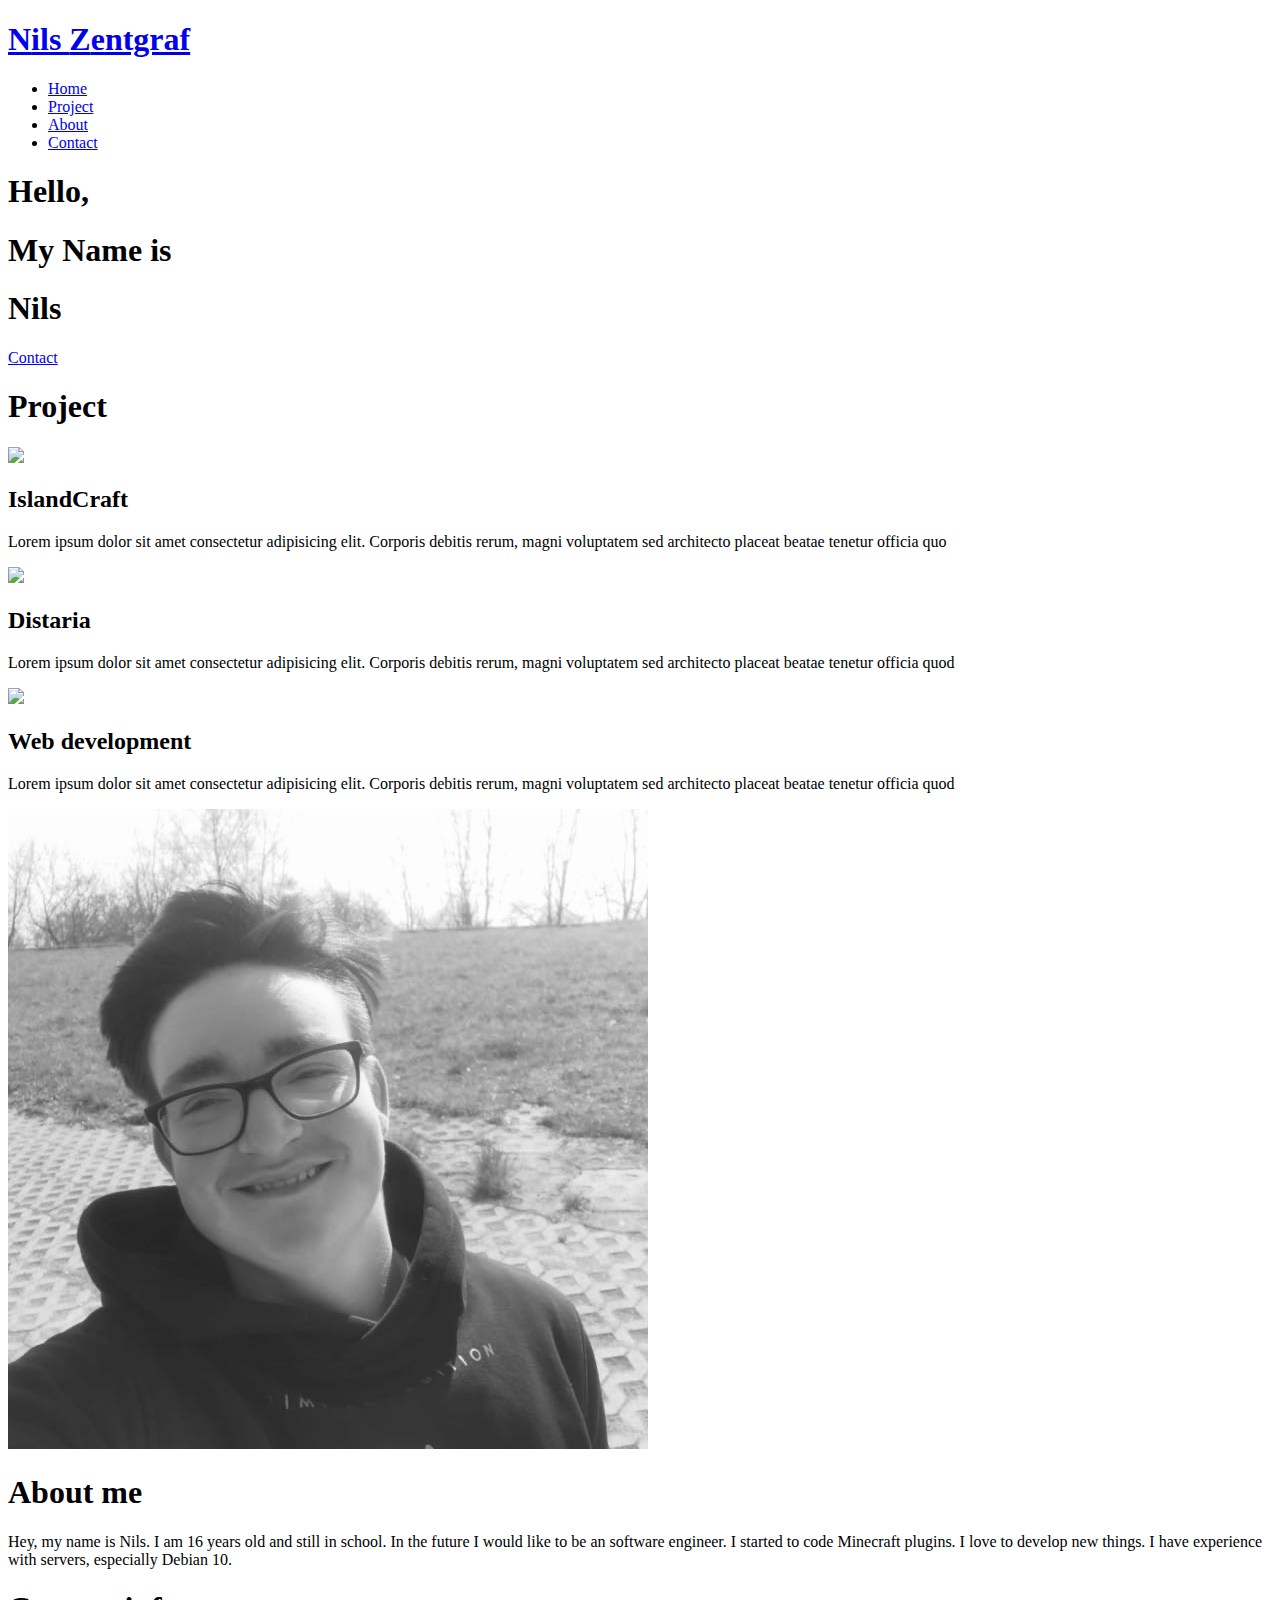
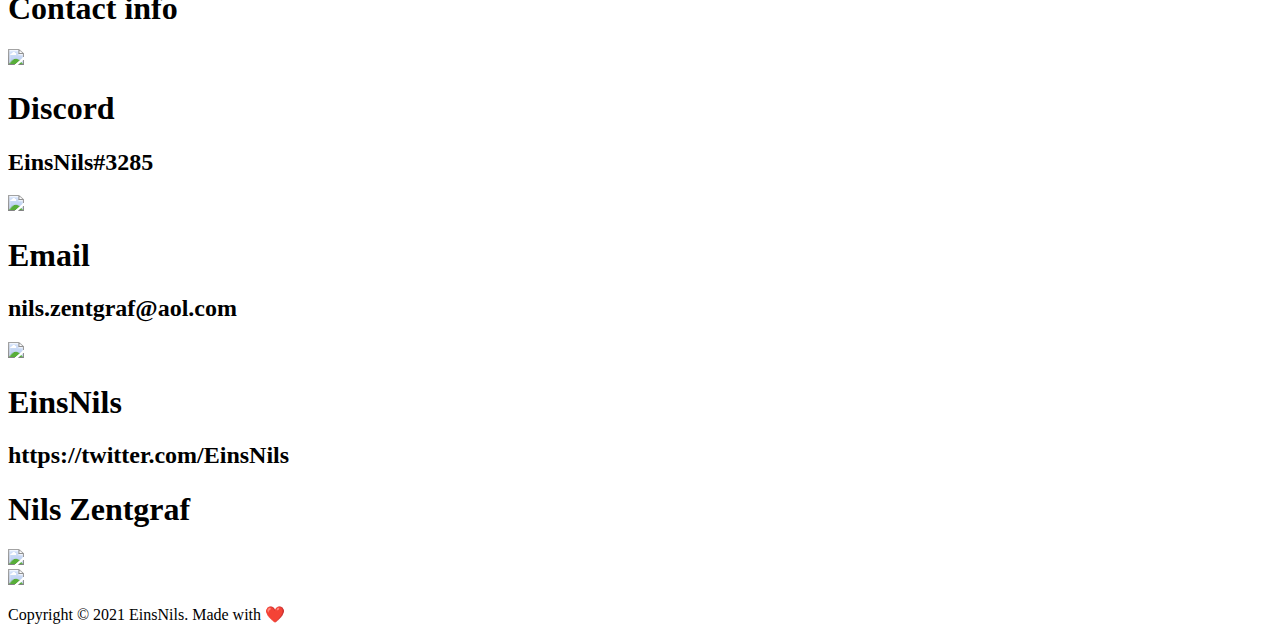
==== index.html @ 8d8aeabc "Add files via upload" ====
<!DOCTYPE html>
<html lang="en">

<head>
  <meta charset="UTF-8">
  <meta name="viewport" content="width=device-width, initial-scale=1.0">
  <link rel="stylesheet" href="style.css">
  <title>My Website</title>
</head>

<body>
  <!-- Header -->
  <section id="header">
    <div class="header container">
      <div class="nav-bar">
        <div class="brand">
          <a href="#hero">
            <h1><span>N</span>ils <span>Z</span>entgraf</h1>
          </a>
        </div>
        <div class="nav-list">
          <div class="hamburger">
            <div class="bar"></div>
          </div>
          <ul>
            <li><a href="#hero" data-after="Home">Home</a></li>
            <li><a href="#services" data-after="Service">Project</a></li>
            <li><a href="#about" data-after="About">About</a></li>
            <li><a href="#contact" data-after="Contact">Contact</a></li>
          </ul>
        </div>
      </div>
    </div>
  </section>
  <!-- End Header -->


  <!-- Hero Section  -->
  <section id="hero">
    <div class="hero container">
      <div>
        <h1>Hello, <span></span></h1>
        <h1>My Name is <span></span></h1>
        <h1>Nils<span></span></h1>
        <a href="#contact" type="button" class="cta">Contact</a>
      </div>
    </div>
  </section>
  <!-- End Hero Section  -->

  <!-- Service Section -->
  <section id="services">
    <div class="services container">
      <div class="service-top">
        <h1 class="section-title">Pro<span>j</span>ect</h1>
      </div>
      <div class="service-bottom">
        <div class="service-item">
          <div class="icon"><img src="https://img.icons8.com/bubbles/100/000000/services.png" /></div>
          <h2>IslandCraft</h2>
          <p>Lorem ipsum dolor sit amet consectetur adipisicing elit. Corporis debitis rerum, magni voluptatem sed architecto placeat beatae tenetur officia quo </p>
        </div>
        <div class="service-item">
          <div class="icon"><img src="https://img.icons8.com/bubbles/100/000000/services.png" /></div>
          <h2>Distaria</h2>
          <p>Lorem ipsum dolor sit amet consectetur adipisicing elit. Corporis debitis rerum, magni voluptatem sed
            architecto placeat beatae tenetur officia quod</p>
        </div>
        <div class="service-item">
          <div class="icon"><img src="https://img.icons8.com/bubbles/100/000000/services.png" /></div>
          <h2>Web development</h2>
          <p>Lorem ipsum dolor sit amet consectetur adipisicing elit. Corporis debitis rerum, magni voluptatem sed
            architecto placeat beatae tenetur officia quod</p>
        </div>
      </div>
    </div>
  </section>
  <!-- End Service Section -->

  <!-- About Section -->
  <section id="about">
    <div class="about container">
      <div class="col-left">
        <div class="about-img">
          <img src="./img/img-2.png" alt="img">
        </div>
      </div>
      <div class="col-right">
        <h1 class="section-title">About <span>me</span></h1>
        <h2></h2>
        <p>Hey, my name is Nils. I am 16 years old and still in school. In the future I would like to be an software engineer.
           I started to code Minecraft plugins. I love to develop new things. I have experience with servers, especially Debian 10.
        </p>
      </div>
    </div>
  </section>
  <!-- End About Section -->

  <!-- Contact Section -->
  <section id="contact">
    <div class="contact container">
      <div>
        <h1 class="section-title">Contact <span>info</span></h1>
      </div>
      <div class="contact-items">
        <div class="contact-item">
          <div class="icon"><img src="https://img.icons8.com/bubbles/100/000000/phone.png" /></div>
          <div class="contact-info">
            <h1>Discord</h1>
            <h2>EinsNils#3285</h2>
          </div>
        </div>
        <div class="contact-item">
          <div class="icon"><img src="https://img.icons8.com/bubbles/100/000000/new-post.png" /></div>
          <div class="contact-info">
            <h1>Email</h1>
            <h2>nils.zentgraf@aol.com</h2>
          </div>
        </div>
        <div class="contact-item">
          <div class="icon"><img src="https://img.icons8.com/bubbles/100/000000/twitter.png" /></div>
          <div class="contact-info">
            <h1>EinsNils</h1>
            <h2>https://twitter.com/EinsNils</h2>
          </div>
        </div>
      </div>
    </div>
  </section>
  <!-- End Contact Section -->

  <!-- Footer -->
  <section id="footer">
    <div class="footer container">
      <div class="brand">
        <h1><span>N</span>ils <span>Z</span>entgraf</h1>
      </div>
      <div class="social-icon">
        <div class="social-item">
          <a href="https://twitter.com/EinsNils"><img src="https://img.icons8.com/bubbles/100/000000/twitter.png" /></a>
        </div>
        <div class="social-item">
          <a href="https://www.instagram.com/nils_zentgraf/"><img src="https://img.icons8.com/bubbles/100/000000/instagram-new.png" /></a>
          <link>
        </div>
      </div>
      <p>Copyright © 2021 EinsNils. Made with ❤️</p>
    </div>
  </section>
  <!-- End Footer -->
  <script src="./app.js"></script>
</body>

</html>
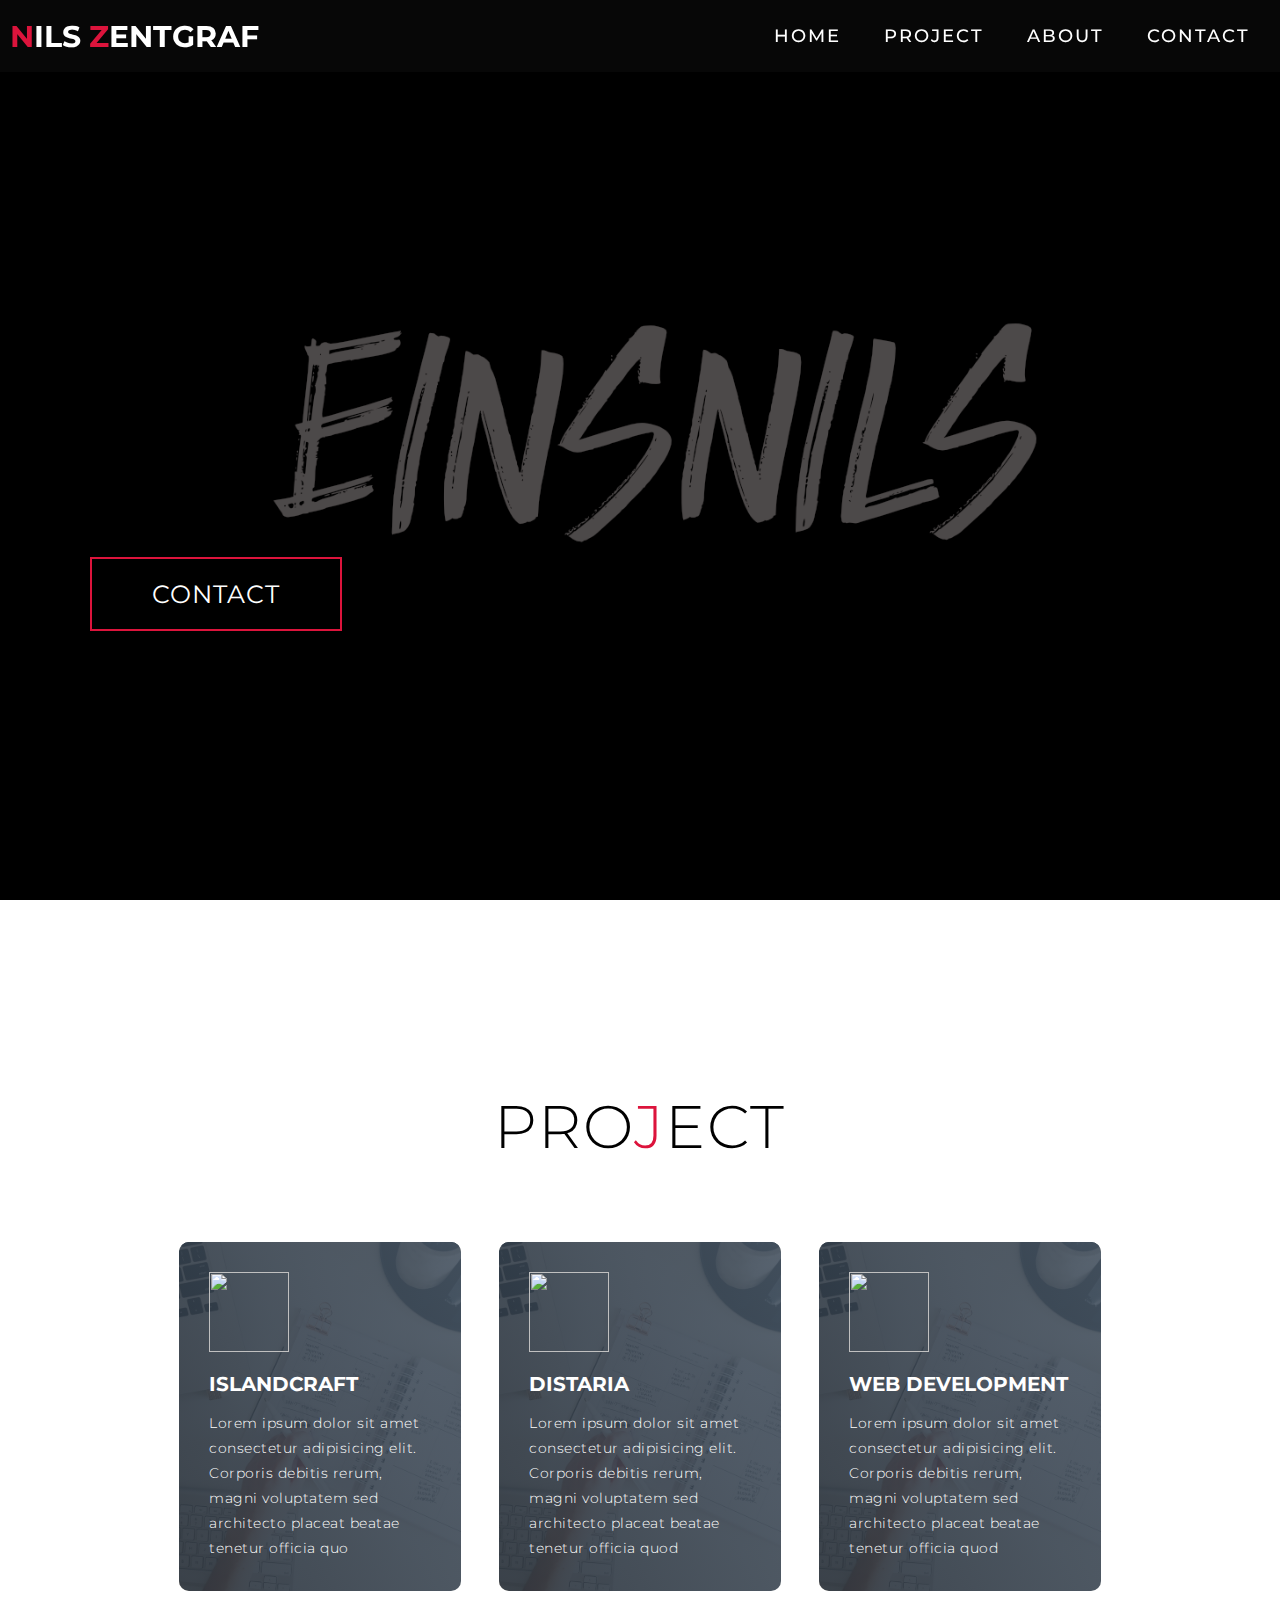
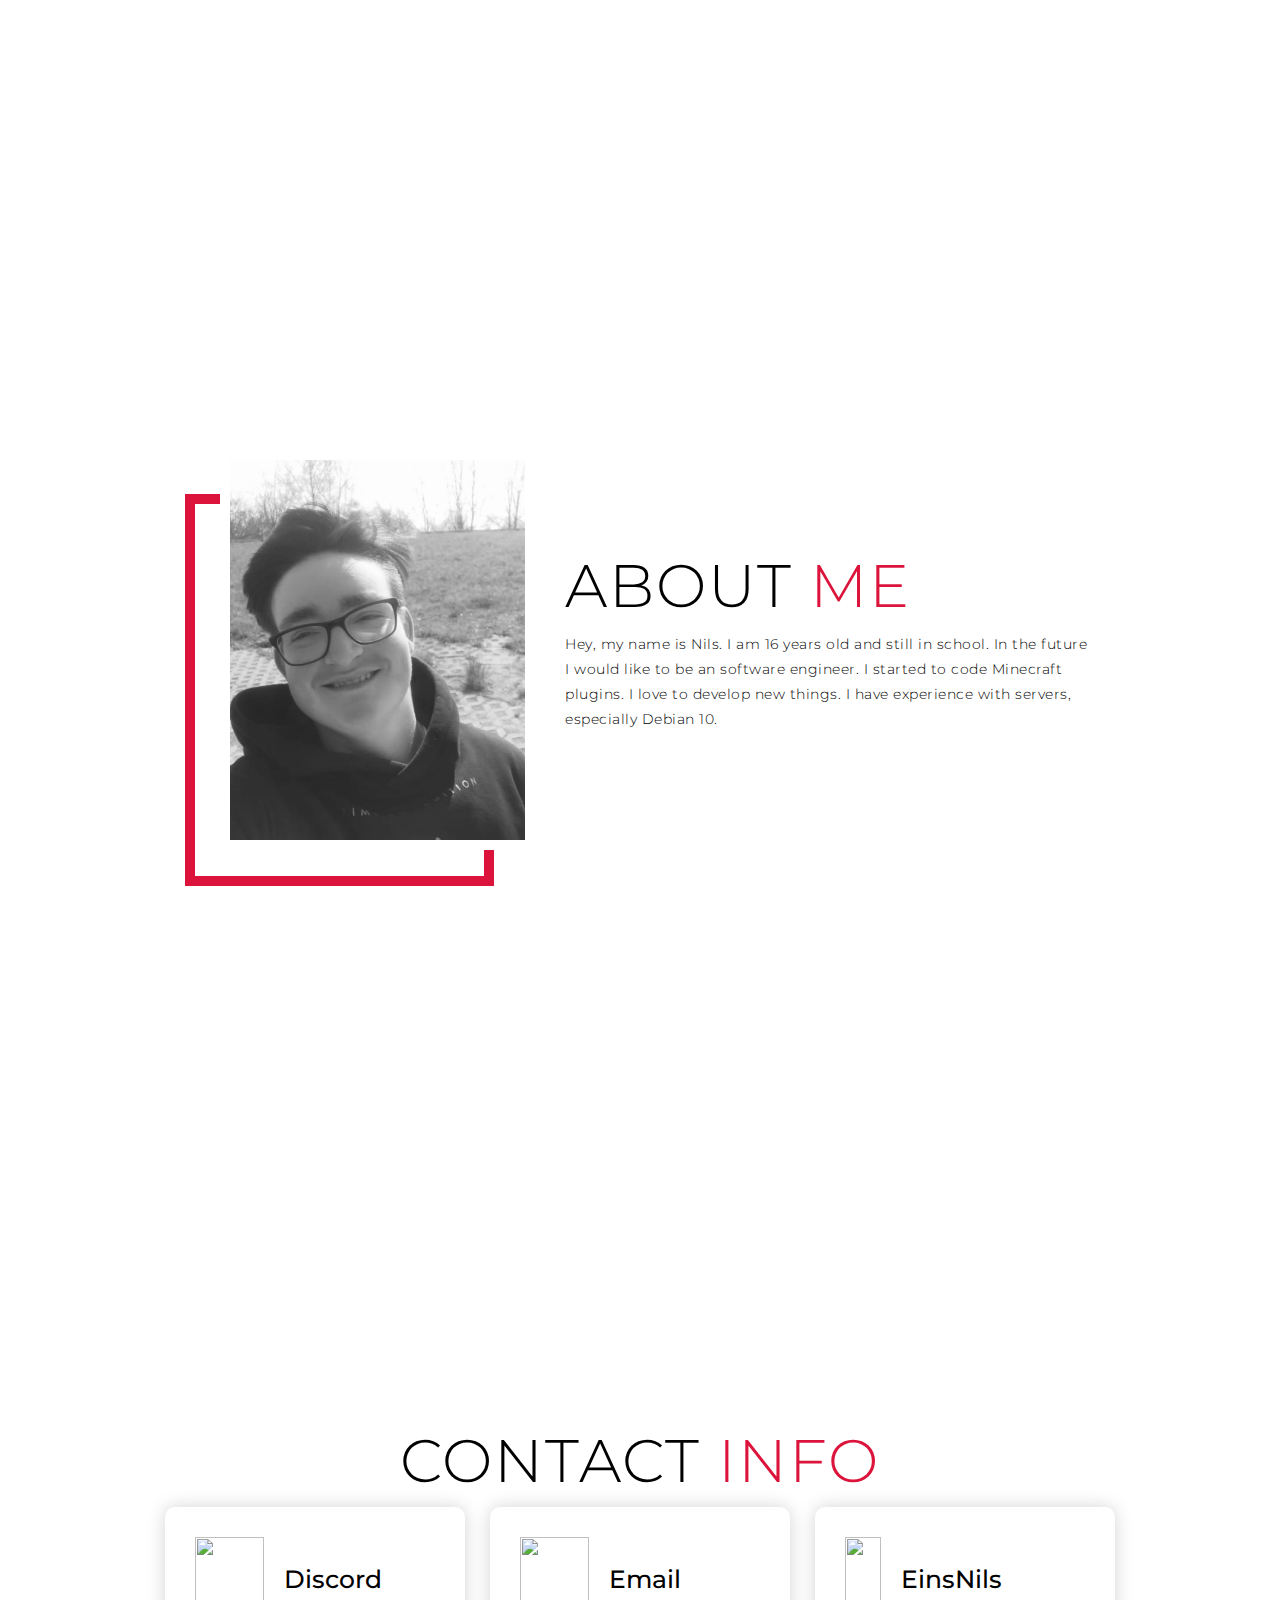
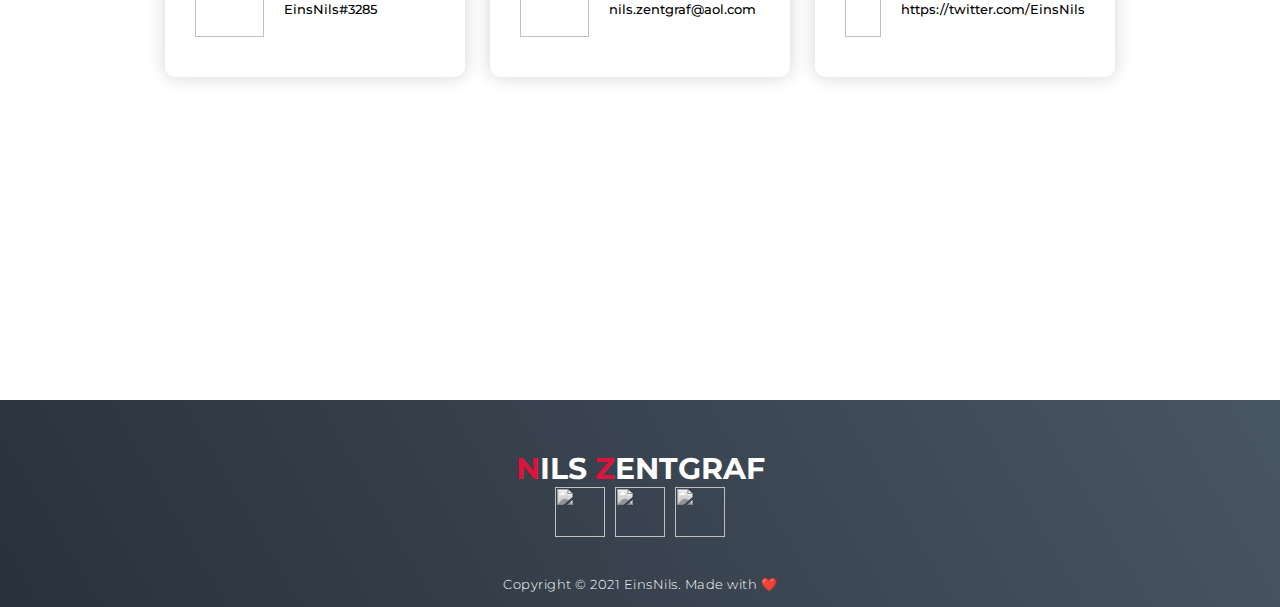
==== commit 0e6805c8: "Add files via upload" ====
--- a/index.html
+++ b/index.html
@@ -143,6 +143,10 @@
           <a href="https://www.instagram.com/nils_zentgraf/"><img src="https://img.icons8.com/bubbles/100/000000/instagram-new.png" /></a>
           <link>
         </div>
+        <div class="social-item">
+          <a href="impressum.html"><img src="https://img.icons8.com/bubbles/100/000000/services.png" /></a>
+          <link>
+        </div>
       </div>
       <p>Copyright © 2021 EinsNils. Made with ❤️</p>
     </div>
--- a/style.css
+++ b/style.css
@@ -0,0 +1,716 @@
+@import 'https://fonts.googleapis.com/css?family=Montserrat:300, 400, 700&display=swap';
+* {
+	padding: 0;
+	margin: 0;
+	box-sizing: border-box;
+}
+html {
+	font-size: 10px;
+	font-family: 'Montserrat', sans-serif;
+	scroll-behavior: smooth;
+}
+a {
+	text-decoration: none;
+}
+.container {
+	min-height: 100vh;
+	width: 100%;
+	display: flex;
+	align-items: center;
+	justify-content: center;
+}
+img {
+	height: 100%;
+	width: 100%;
+	object-fit: cover;
+}
+p {
+	color: black;
+	font-size: 1.4rem;
+	margin-top: 5px;
+	line-height: 2.5rem;
+	font-weight: 300;
+	letter-spacing: 0.05rem;
+}
+.section-title {
+	font-size: 4rem;
+	font-weight: 300;
+	color: black;
+	margin-bottom: 10px;
+	text-transform: uppercase;
+	letter-spacing: 0.2rem;
+	text-align: center;
+}
+.section-title span {
+	color: crimson;
+}
+
+.cta {
+	display: inline-block;
+	padding: 10px 30px;
+	color: white;
+	background-color: transparent;
+	border: 2px solid crimson;
+	font-size: 2rem;
+	text-transform: uppercase;
+	letter-spacing: 0.1rem;
+	margin-top: 30px;
+	transition: 0.3s ease;
+	transition-property: background-color, color;
+}
+.cta:hover {
+	color: white;
+	background-color: crimson;
+}
+.brand h1 {
+	font-size: 3rem;
+	text-transform: uppercase;
+	color: white;
+}
+.brand h1 span {
+	color: crimson;
+}
+
+.black h1 {
+	font-size: 3rem;
+	text-transform: uppercase;
+	color: black;
+}
+
+/* Header section */
+#header {
+	position: fixed;
+	z-index: 1000;
+	left: 0;
+	top: 0;
+	width: 100vw;
+	height: auto;
+}
+#header .header {
+	min-height: 8vh;
+	background-color: rgba(31, 30, 30, 0.24);
+	transition: 0.3s ease background-color;
+}
+#header .nav-bar {
+	display: flex;
+	align-items: center;
+	justify-content: space-between;
+	width: 100%;
+	height: 100%;
+	max-width: 1300px;
+	padding: 0 10px;
+}
+#header .nav-list ul {
+	list-style: none;
+	position: absolute;
+	background-color: rgb(31, 30, 30);
+	width: 100vw;
+	height: 100vh;
+	left: 100%;
+	top: 0;
+	display: flex;
+	flex-direction: column;
+	justify-content: center;
+	align-items: center;
+	z-index: 1;
+	overflow-x: hidden;
+	transition: 0.5s ease left;
+}
+#header .nav-list ul.active {
+	left: 0%;
+}
+#header .nav-list ul a {
+	font-size: 2.5rem;
+	font-weight: 500;
+	letter-spacing: 0.2rem;
+	text-decoration: none;
+	color: white;
+	text-transform: uppercase;
+	padding: 20px;
+	display: block;
+}
+#header .nav-list ul a::after {
+	content: attr(data-after);
+	position: absolute;
+	top: 50%;
+	left: 50%;
+	transform: translate(-50%, -50%) scale(0);
+	color: rgba(240, 248, 255, 0.021);
+	font-size: 13rem;
+	letter-spacing: 50px;
+	z-index: -1;
+	transition: 0.3s ease letter-spacing;
+}
+#header .nav-list ul li:hover a::after {
+	transform: translate(-50%, -50%) scale(1);
+	letter-spacing: initial;
+}
+#header .nav-list ul li:hover a {
+	color: crimson;
+}
+#header .hamburger {
+	height: 60px;
+	width: 60px;
+	display: inline-block;
+	border: 3px solid white;
+	border-radius: 50%;
+	position: relative;
+	display: flex;
+	align-items: center;
+	justify-content: center;
+	z-index: 100;
+	cursor: pointer;
+	transform: scale(0.8);
+	margin-right: 20px;
+}
+#header .hamburger:after {
+	position: absolute;
+	content: '';
+	height: 100%;
+	width: 100%;
+	border-radius: 50%;
+	border: 3px solid white;
+	animation: hamburger_puls 1s ease infinite;
+}
+#header .hamburger .bar {
+	height: 2px;
+	width: 30px;
+	position: relative;
+	background-color: black;
+	z-index: -1;
+}
+#header .hamburger .bar::after,
+#header .hamburger .bar::before {
+	content: '';
+	position: absolute;
+	height: 100%;
+	width: 100%;
+	left: 0;
+	background-color: black;
+	transition: 0.3s ease;
+	transition-property: top, bottom;
+}
+#header .hamburger .bar::after {
+	top: 8px;
+}
+#header .hamburger .bar::before {
+	bottom: 8px;
+}
+#header .hamburger.active .bar::before {
+	bottom: 0;
+}
+#header .hamburger.active .bar::after {
+	top: 0;
+}
+/* End Header section */
+
+/* Hero Section */
+#hero {
+	background-image: url(./img/hero-bg.png);
+	background-size: cover;
+	background-position: top center;
+	position: relative;
+	z-index: 1;
+}
+#hero::after {
+	content: '';
+	position: absolute;
+	left: 0;
+	top: 0;
+	height: 100%;
+	width: 100%;
+	background-color: black;
+	opacity: 0.7;
+	z-index: -1;
+}
+#hero .hero {
+	max-width: 1200px;
+	margin: 0 auto;
+	padding: 0 50px;
+	justify-content: flex-start;
+}
+#hero h1 {
+	display: block;
+	width: fit-content;
+	font-size: 4rem;
+	position: relative;
+	color: transparent;
+	animation: text_reveal 0.5s ease forwards;
+	animation-delay: 1s;
+}
+#hero h1:nth-child(1) {
+	animation-delay: 1s;
+}
+#hero h1:nth-child(2) {
+	animation-delay: 2s;
+}
+#hero h1:nth-child(3) {
+	animation: text_reveal_name 0.5s ease forwards;
+	animation-delay: 3s;
+}
+#hero h1 span {
+	position: absolute;
+	top: 0;
+	left: 0;
+	height: 100%;
+	width: 0;
+	background-color: crimson;
+	animation: text_reveal_box 1s ease;
+	animation-delay: 0.5s;
+}
+#hero h1:nth-child(1) span {
+	animation-delay: 0.5s;
+}
+#hero h1:nth-child(2) span {
+	animation-delay: 1.5s;
+}
+#hero h1:nth-child(3) span {
+	animation-delay: 2.5s;
+}
+
+/* End Hero Section */
+
+/* Services Section */
+#services .services {
+	flex-direction: column;
+	text-align: center;
+	max-width: 1500px;
+	margin: 0 auto;
+	padding: 100px 0;
+}
+#services .service-top {
+	max-width: 500px;
+	margin: 0 auto;
+}
+#services .service-bottom {
+	display: flex;
+	align-items: center;
+	justify-content: center;
+	flex-wrap: wrap;
+	margin-top: 50px;
+}
+#services .service-item {
+	flex-basis: 80%;
+	display: flex;
+	align-items: flex-start;
+	justify-content: center;
+	flex-direction: column;
+	padding: 30px;
+	border-radius: 10px;
+	background-image: url(./img/img-1.png);
+	background-size: cover;
+	margin: 10px 5%;
+	position: relative;
+	z-index: 1;
+	overflow: hidden;
+}
+#services .service-item::after {
+	content: '';
+	position: absolute;
+	left: 0;
+	top: 0;
+	height: 100%;
+	width: 100%;
+	background-image: linear-gradient(60deg, #29323c 0%, #485563 100%);
+	opacity: 0.9;
+	z-index: -1;
+}
+#services .service-bottom .icon {
+	height: 80px;
+	width: 80px;
+	margin-bottom: 20px;
+}
+#services .service-item h2 {
+	font-size: 2rem;
+	color: white;
+	margin-bottom: 10px;
+	text-transform: uppercase;
+}
+
+#services .service-item h3 {
+	font-size: 1.5rem;
+	color: white;
+	margin-bottom: 10px;
+	text-transform: uppercase;
+}
+#services .service-item p {
+	color: white;
+	text-align: left;
+}
+/* End Services Section */
+
+/* Projects section */
+#projects .projects {
+	flex-direction: column;
+	max-width: 1200px;
+	margin: 0 auto;
+	padding: 100px 0;
+}
+#projects .projects-header h1 {
+	margin-bottom: 50px;
+}
+#projects .all-projects {
+	display: flex;
+	align-items: center;
+	justify-content: center;
+	flex-direction: column;
+}
+#projects .project-item {
+	display: flex;
+	align-items: center;
+	justify-content: center;
+	flex-direction: column;
+	width: 80%;
+	margin: 20px auto;
+	overflow: hidden;
+	border-radius: 10px;
+}
+#projects .project-info {
+	padding: 30px;
+	flex-basis: 50%;
+	height: 100%;
+	display: flex;
+	align-items: flex-start;
+	justify-content: center;
+	flex-direction: column;
+	background-image: linear-gradient(60deg, #29323c 0%, #485563 100%);
+	color: white;
+}
+#projects .project-info h1 {
+	font-size: 4rem;
+	font-weight: 500;
+}
+#projects .project-info h2 {
+	font-size: 1.8rem;
+	font-weight: 500;
+	margin-top: 10px;
+}
+#projects .project-info p {
+	color: white;
+}
+#projects .project-img {
+	flex-basis: 50%;
+	height: 300px;
+	overflow: hidden;
+	position: relative;
+}
+#projects .project-img:after {
+	content: '';
+	position: absolute;
+	left: 0;
+	top: 0;
+	height: 100%;
+	width: 100%;
+	background-image: linear-gradient(60deg, #29323c 0%, #485563 100%);
+	opacity: 0.7;
+}
+#projects .project-img img {
+	transition: 0.3s ease transform;
+}
+#projects .project-item:hover .project-img img {
+	transform: scale(1.1);
+}
+/* End Projects section */
+
+/* About Section */
+#about .about {
+	flex-direction: column-reverse;
+	text-align: center;
+	max-width: 1000px;
+	margin: 0 auto;
+	padding: 100px 20px;
+}
+#about .col-left {
+	width: 200px;
+	height: 300px;
+}
+#about .col-right {
+	width: 100%;
+}
+#about .col-right h2 {
+	font-size: 1.8rem;
+	font-weight: 500;
+	letter-spacing: 0.2rem;
+	margin-bottom: 10px;
+}
+#about .col-right p {
+	margin-bottom: 20px;
+}
+#about .col-right .cta {
+	color: black;
+	margin-bottom: 50px;
+	padding: 10px 20px;
+	font-size: 2rem;
+}
+#about .col-left .about-img {
+	height: 100%;
+	width: 100%;
+	position: relative;
+	border: 10px solid white;
+}
+#about .col-left .about-img::after {
+	content: '';
+	position: absolute;
+	left: -33px;
+	top: 19px;
+	height: 98%;
+	width: 98%;
+	border: 7px solid crimson;
+	z-index: -1;
+}
+/* End About Section */
+
+/* contact Section */
+#contact .contact {
+	flex-direction: column;
+	max-width: 1000px;
+	margin: 0 auto;
+	width: 80%;
+}
+#contact .contact-items {
+	/* max-width: 400px; */
+	width: 100%;
+}
+#contact .contact-item {
+	width: 80%;
+	padding: 20px;
+	text-align: center;
+	border-radius: 10px;
+	padding: 30px;
+	margin: 30px;
+	display: flex;
+	justify-content: center;
+	align-items: center;
+	flex-direction: column;
+	box-shadow: 0px 0px 18px 0 #0000002c;
+	transition: 0.3s ease box-shadow;
+}
+#contact .contact-item:hover {
+	box-shadow: 0px 0px 5px 0 #0000002c;
+}
+#contact .icon {
+	width: 70px;
+	margin: 0 auto;
+	margin-bottom: 10px;
+}
+#contact .contact-info h1 {
+	font-size: 2.5rem;
+	font-weight: 500;
+	margin-bottom: 5px;
+}
+#contact .contact-info h2 {
+	font-size: 1.3rem;
+	line-height: 2rem;
+	font-weight: 500;
+}
+/*End contact Section */
+
+/* Footer */
+#footer {
+	background-image: linear-gradient(60deg, #29323c 0%, #485563 100%);
+}
+#footer .footer {
+	min-height: 200px;
+	flex-direction: column;
+	padding-top: 50px;
+	padding-bottom: 10px;
+}
+#footer h2 {
+	color: white;
+	font-weight: 500;
+	font-size: 1.8rem;
+	letter-spacing: 0.1rem;
+	margin-top: 10px;
+	margin-bottom: 10px;
+}
+#footer .social-icon {
+	display: flex;
+	margin-bottom: 30px;
+}
+#footer .social-item {
+	height: 50px;
+	width: 50px;
+	margin: 0 5px;
+}
+#footer .social-item img {
+	filter: grayscale(1);
+	transition: 0.3s ease filter;
+}
+#footer .social-item:hover img {
+	filter: grayscale(0);
+}
+#footer p {
+	color: white;
+	font-size: 1.3rem;
+}
+/* End Footer */
+
+/* Keyframes */
+@keyframes hamburger_puls {
+	0% {
+		opacity: 1;
+		transform: scale(1);
+	}
+	100% {
+		opacity: 0;
+		transform: scale(1.4);
+	}
+}
+@keyframes text_reveal_box {
+	50% {
+		width: 100%;
+		left: 0;
+	}
+	100% {
+		width: 0;
+		left: 100%;
+	}
+}
+@keyframes text_reveal {
+	100% {
+		color: white;
+	}
+}
+@keyframes text_reveal_name {
+	100% {
+		color: crimson;
+		font-weight: 500;
+	}
+}
+/* End Keyframes */
+
+/* Media Query For Tablet */
+@media only screen and (min-width: 768px) {
+	.cta {
+		font-size: 2.5rem;
+		padding: 20px 60px;
+	}
+	h1.section-title {
+		font-size: 6rem;
+	}
+
+	/* Hero */
+	#hero h1 {
+		font-size: 7rem;
+	}
+	/* End Hero */
+
+	/* Services Section */
+	#services .service-bottom .service-item {
+		flex-basis: 45%;
+		margin: 2.5%;
+	}
+	/* End Services Section */
+
+	/* Project */
+	#projects .project-item {
+		flex-direction: row;
+	}
+	#projects .project-item:nth-child(even) {
+		flex-direction: row-reverse;
+	}
+	#projects .project-item {
+		height: 400px;
+		margin: 0;
+		width: 100%;
+		border-radius: 0;
+	}
+	#projects .all-projects .project-info {
+		height: 100%;
+	}
+	#projects .all-projects .project-img {
+		height: 100%;
+	}
+	/* End Project */
+
+	/* About */
+	#about .about {
+		flex-direction: row;
+	}
+	#about .col-left {
+		width: 600px;
+		height: 400px;
+		padding-left: 60px;
+	}
+	#about .about .col-left .about-img::after {
+		left: -45px;
+		top: 34px;
+		height: 98%;
+		width: 98%;
+		border: 10px solid crimson;
+	}
+	#about .col-right {
+		text-align: left;
+		padding: 30px;
+	}
+	#about .col-right h1 {
+		text-align: left;
+	}
+	/* End About */
+
+	/* contact  */
+	#contact .contact {
+		flex-direction: column;
+		padding: 100px 0;
+		align-items: center;
+		justify-content: center;
+		min-width: 20vh;
+	}
+	#contact .contact-items {
+		width: 100%;
+		display: flex;
+		flex-direction: row;
+		justify-content: space-evenly;
+		margin: 0;
+	}
+	#contact .contact-item {
+		width: 30%;
+		margin: 0;
+		flex-direction: row;
+	}
+	#contact .contact-item .icon {
+		height: 100px;
+		width: 100px;
+	}
+	#contact .contact-item .icon img {
+		object-fit: contain;
+	}
+	#contact .contact-item .contact-info {
+		width: 100%;
+		text-align: left;
+		padding-left: 20px;
+	}
+	/* End contact  */
+}
+/* End Media Query For Tablet */
+
+/* Media Query For Desktop */
+@media only screen and (min-width: 1200px) {
+	/* header */
+	#header .hamburger {
+		display: none;
+	}
+	#header .nav-list ul {
+		position: initial;
+		display: block;
+		height: auto;
+		width: fit-content;
+		background-color: transparent;
+	}
+	#header .nav-list ul li {
+		display: inline-block;
+	}
+	#header .nav-list ul li a {
+		font-size: 1.8rem;
+	}
+	#header .nav-list ul a:after {
+		display: none;
+	}
+	/* End header */
+
+	#services .service-bottom .service-item {
+		flex-basis: 22%;
+		margin: 1.5%;
+	}
+}
+/* End  Media Query For Desktop */
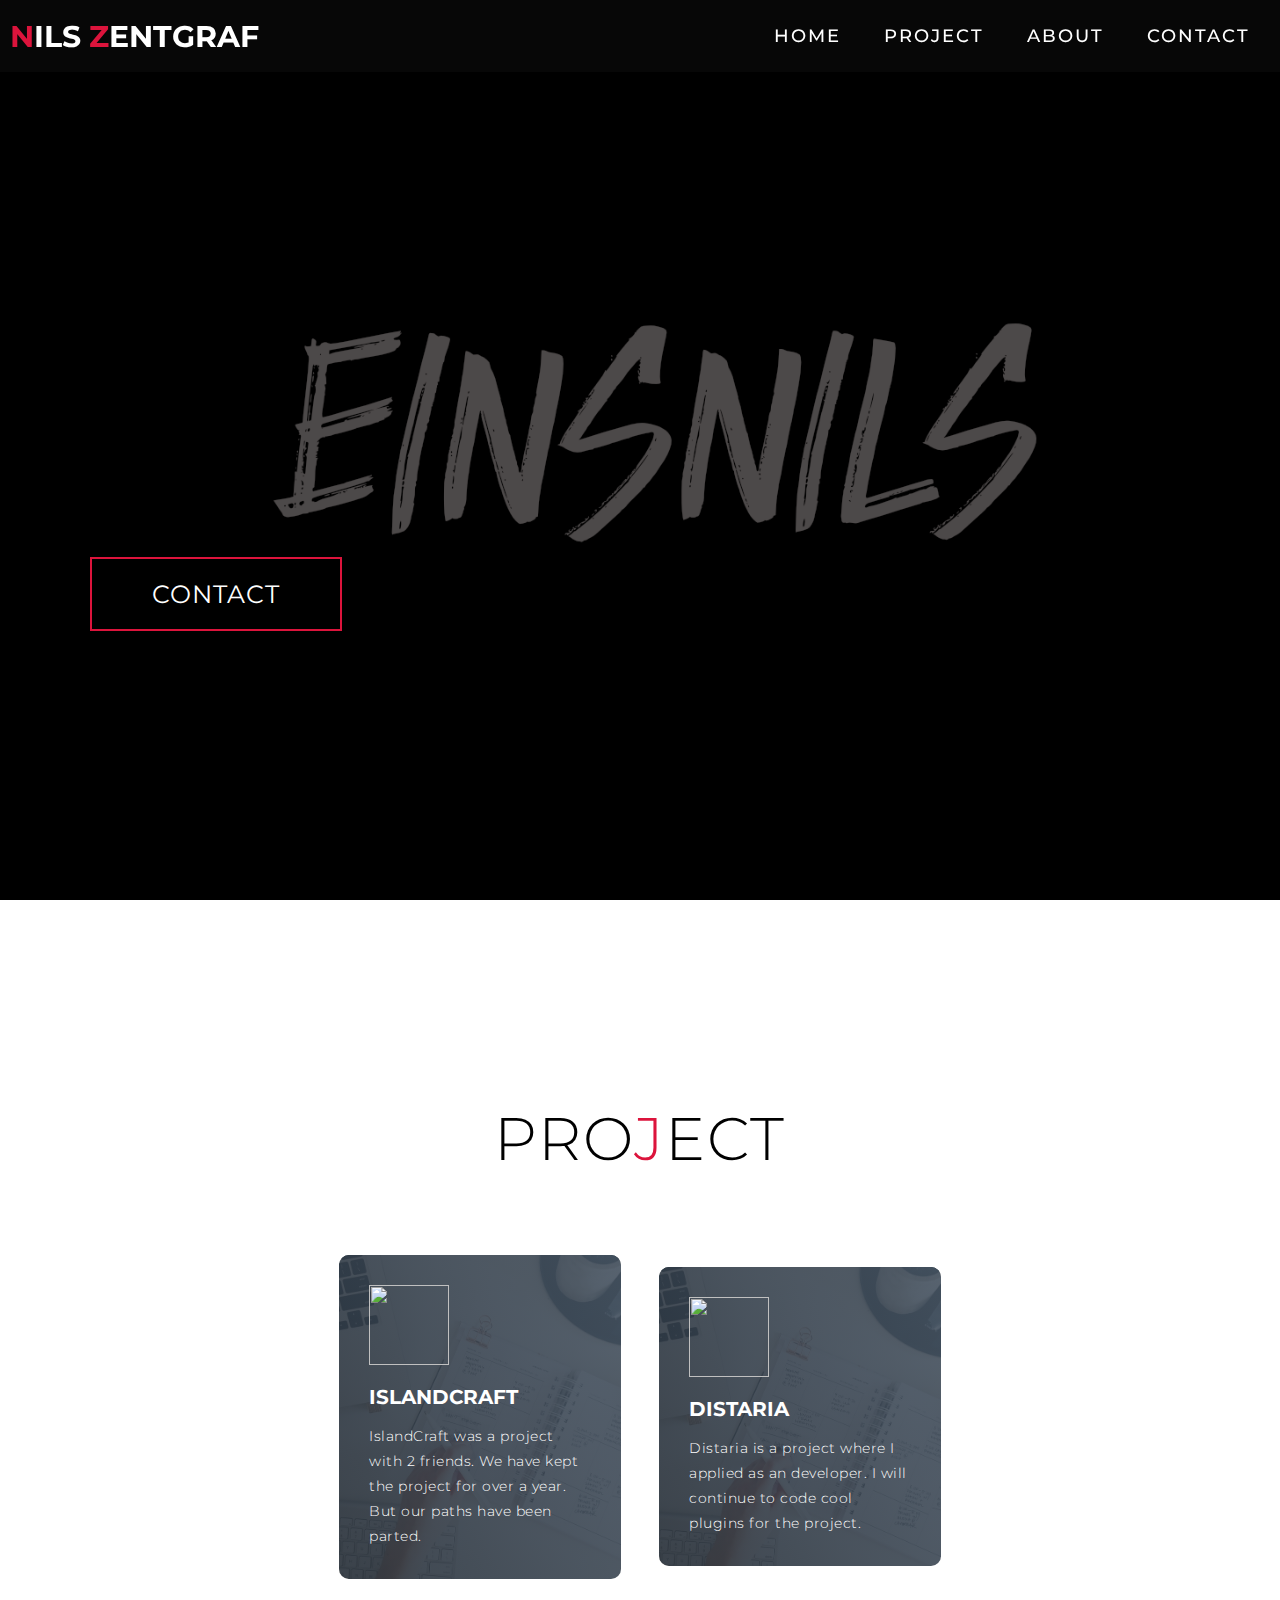
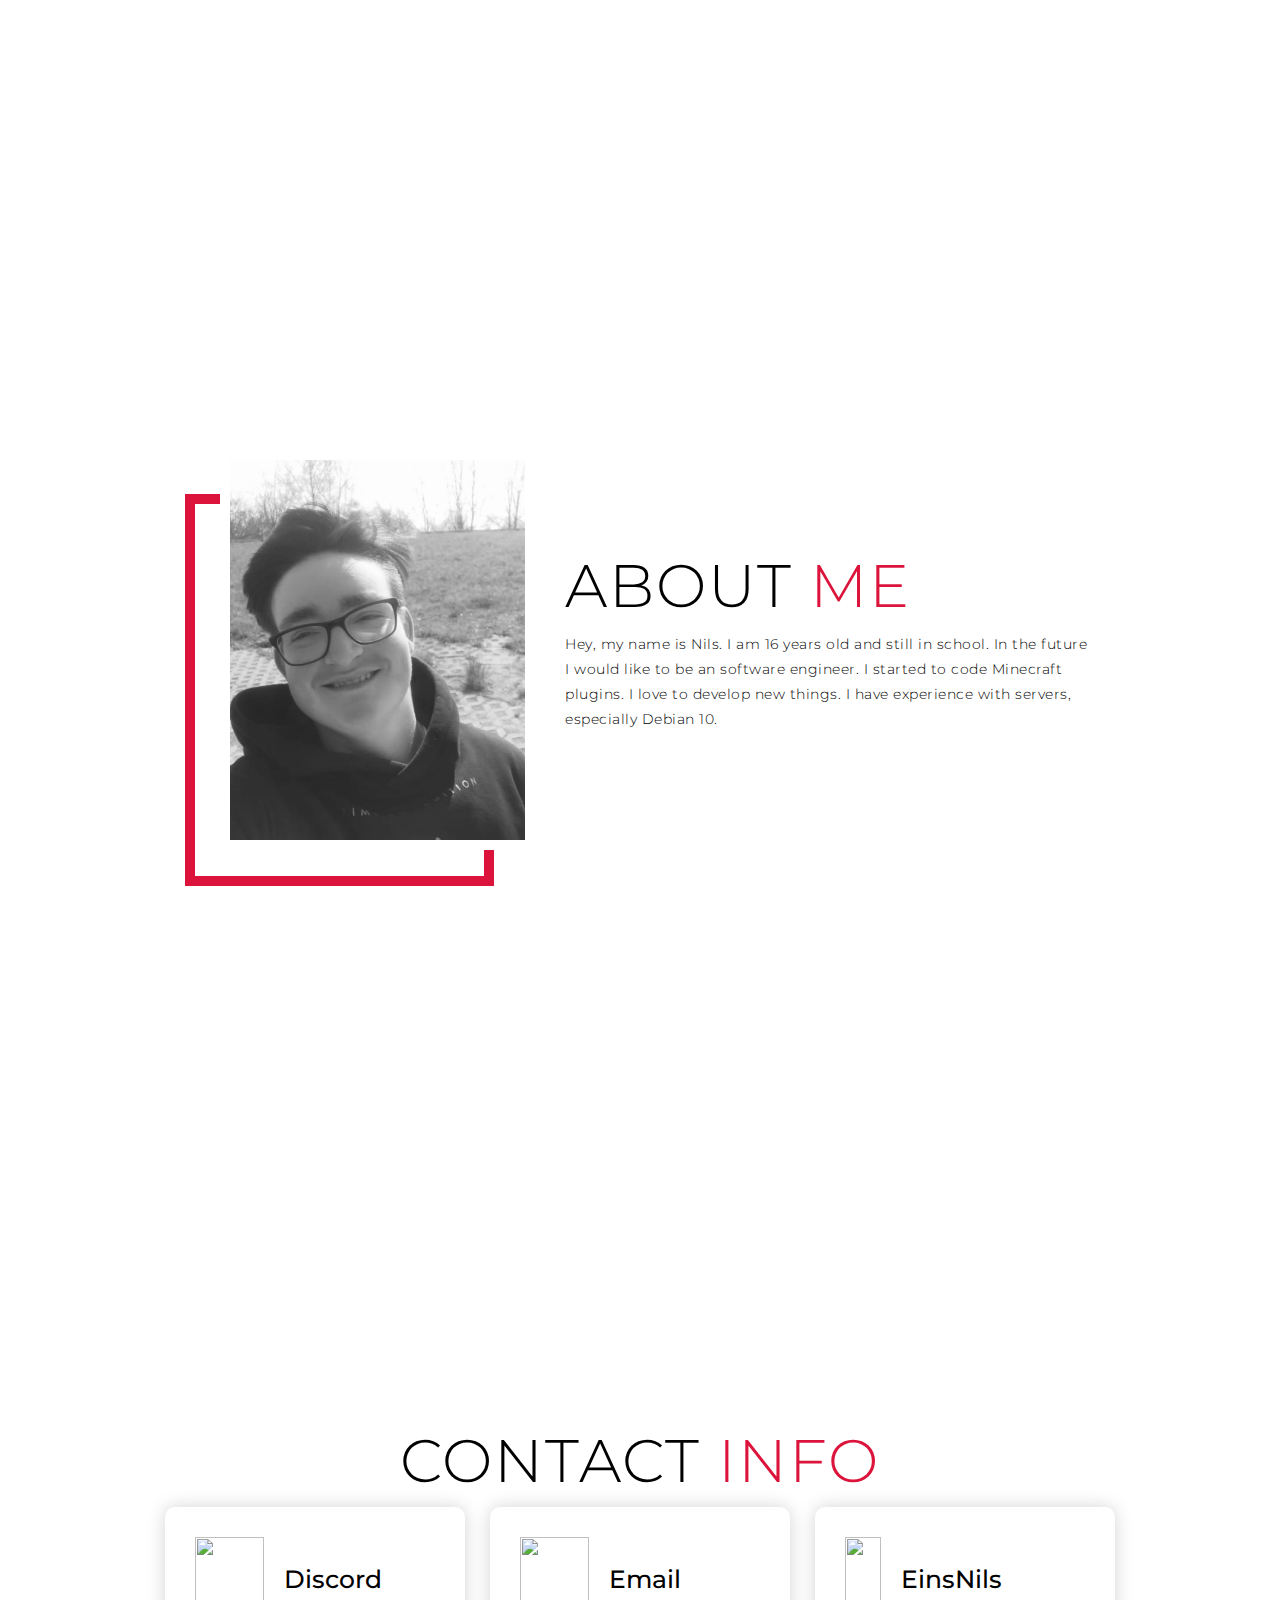
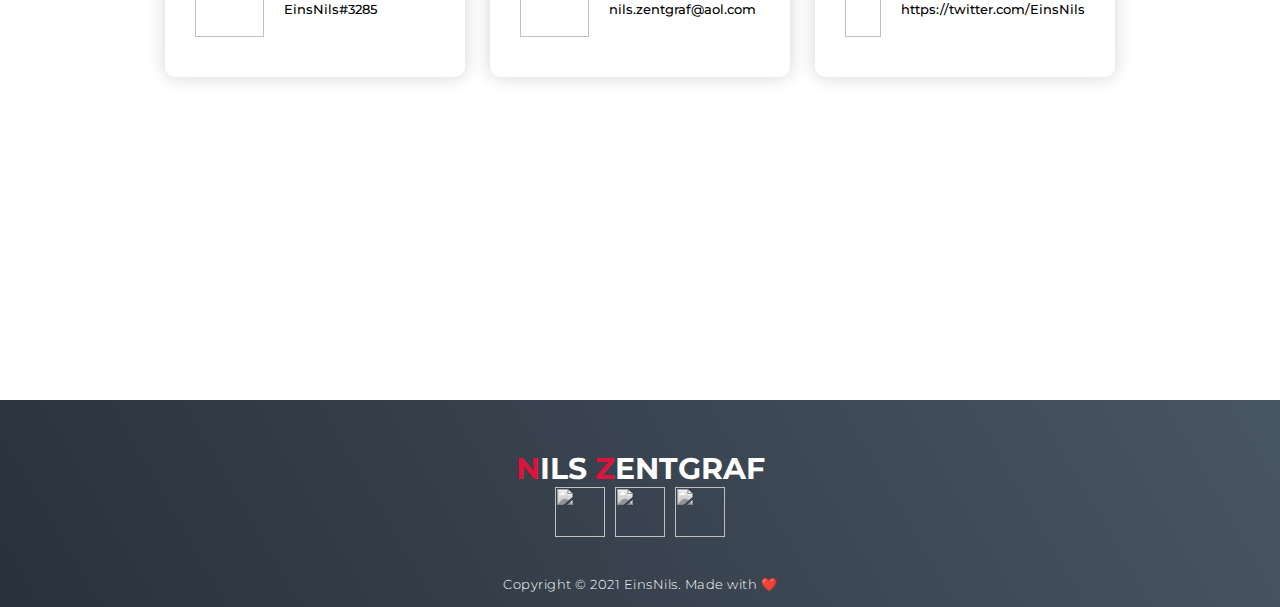
==== commit 038f23fd: "Add files via upload" ====
--- a/index.html
+++ b/index.html
@@ -58,19 +58,12 @@
         <div class="service-item">
           <div class="icon"><img src="https://img.icons8.com/bubbles/100/000000/services.png" /></div>
           <h2>IslandCraft</h2>
-          <p>Lorem ipsum dolor sit amet consectetur adipisicing elit. Corporis debitis rerum, magni voluptatem sed architecto placeat beatae tenetur officia quo </p>
+          <p>IslandCraft was a project with 2 friends.  We have kept the project for over a year.  But our paths have been parted.</p>
         </div>
         <div class="service-item">
           <div class="icon"><img src="https://img.icons8.com/bubbles/100/000000/services.png" /></div>
           <h2>Distaria</h2>
-          <p>Lorem ipsum dolor sit amet consectetur adipisicing elit. Corporis debitis rerum, magni voluptatem sed
-            architecto placeat beatae tenetur officia quod</p>
-        </div>
-        <div class="service-item">
-          <div class="icon"><img src="https://img.icons8.com/bubbles/100/000000/services.png" /></div>
-          <h2>Web development</h2>
-          <p>Lorem ipsum dolor sit amet consectetur adipisicing elit. Corporis debitis rerum, magni voluptatem sed
-            architecto placeat beatae tenetur officia quod</p>
+          <p>Distaria is a project where I applied as an developer.  I will continue to code cool plugins for the project.</p>
         </div>
       </div>
     </div>
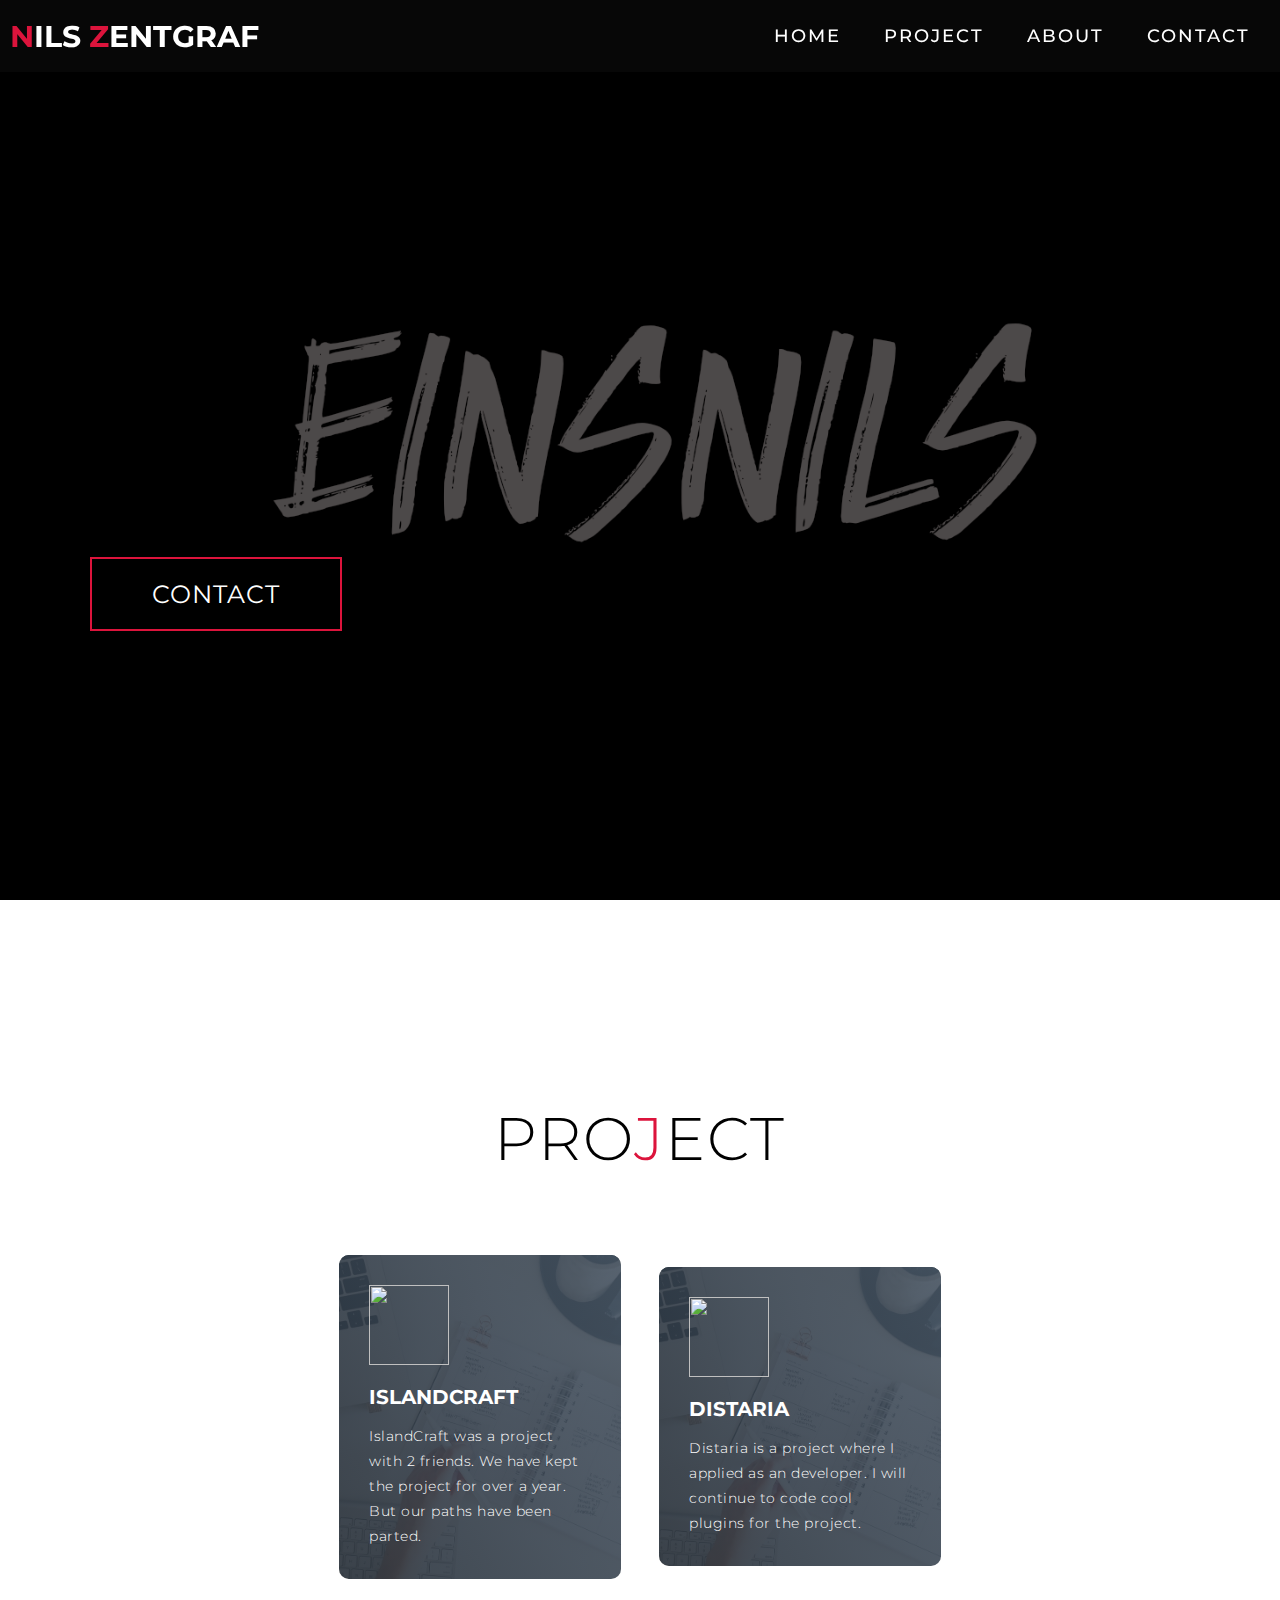
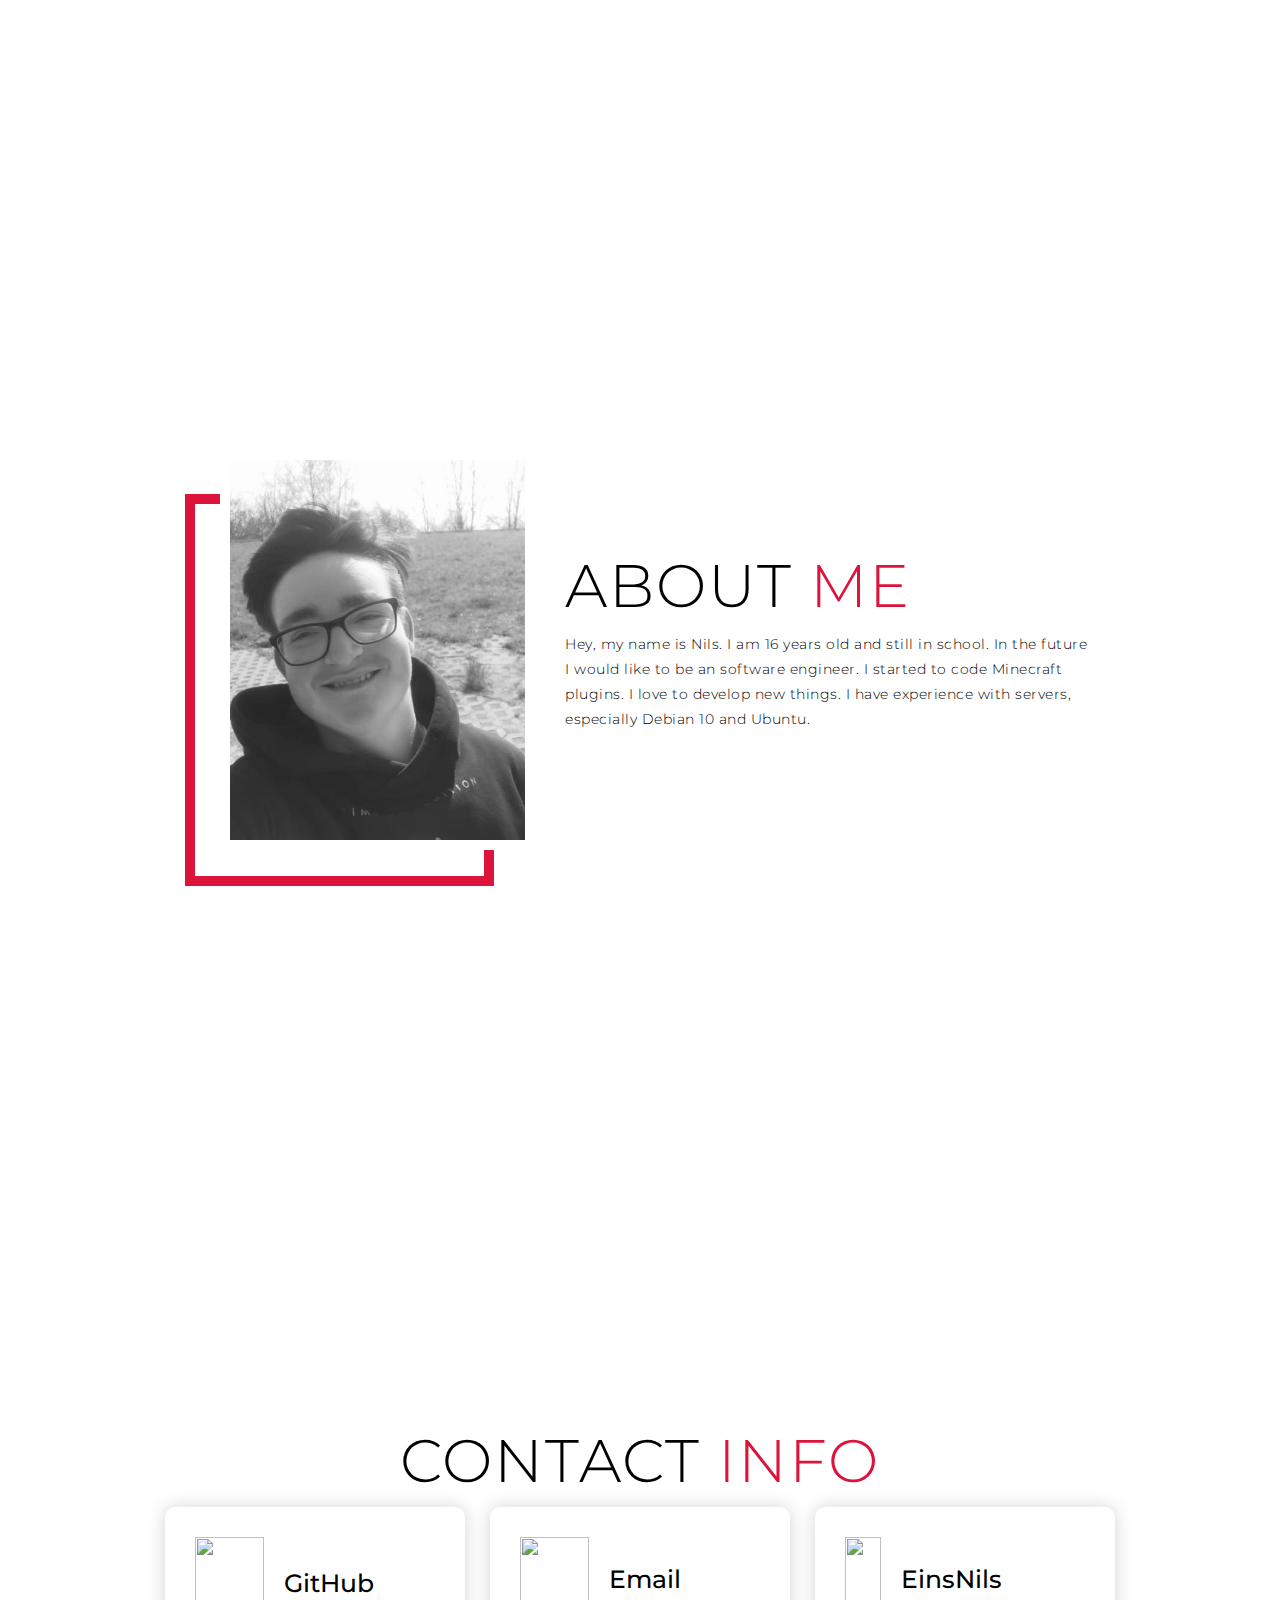
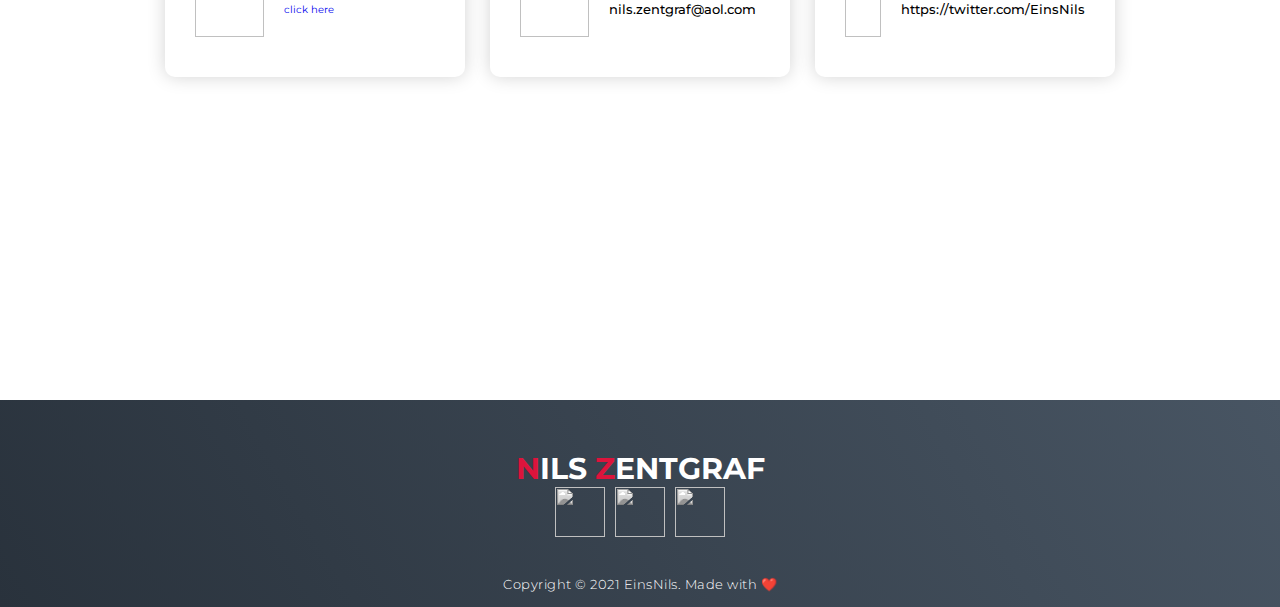
==== commit 3b296ada: "Recode" ====
--- a/index.html
+++ b/index.html
@@ -1,5 +1,5 @@
 <!DOCTYPE html>
-<html lang="en">
+<html lang="de">
 
 <head>
   <meta charset="UTF-8">
@@ -82,7 +82,7 @@
         <h1 class="section-title">About <span>me</span></h1>
         <h2></h2>
         <p>Hey, my name is Nils. I am 16 years old and still in school. In the future I would like to be an software engineer.
-           I started to code Minecraft plugins. I love to develop new things. I have experience with servers, especially Debian 10.
+           I started to code Minecraft plugins. I love to develop new things. I have experience with servers, especially Debian 10 and Ubuntu.
         </p>
       </div>
     </div>
@@ -99,8 +99,8 @@
         <div class="contact-item">
           <div class="icon"><img src="https://img.icons8.com/bubbles/100/000000/phone.png" /></div>
           <div class="contact-info">
-            <h1>Discord</h1>
-            <h2>EinsNils#3285</h2>
+            <h1>GitHub</h1>
+            <a href="https://github.com/EinsNils">click here</a>
           </div>
         </div>
         <div class="contact-item">
